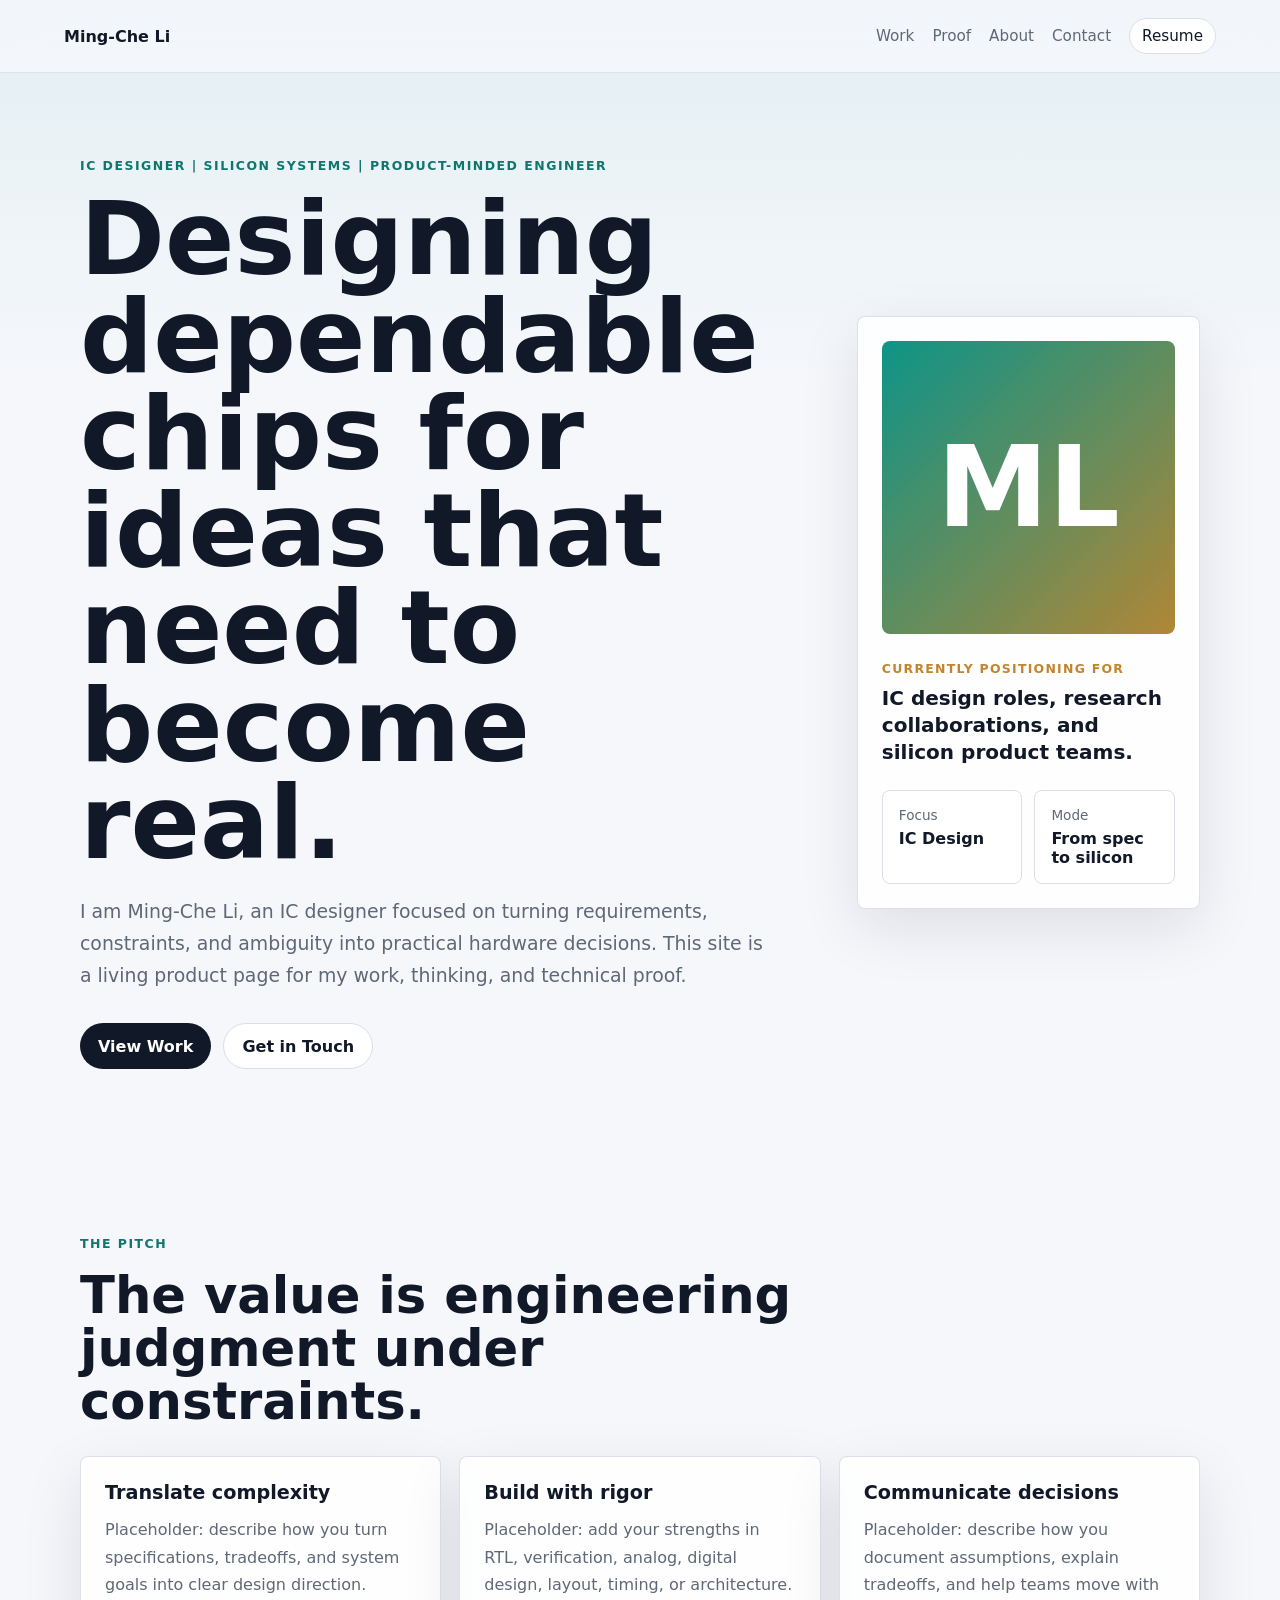
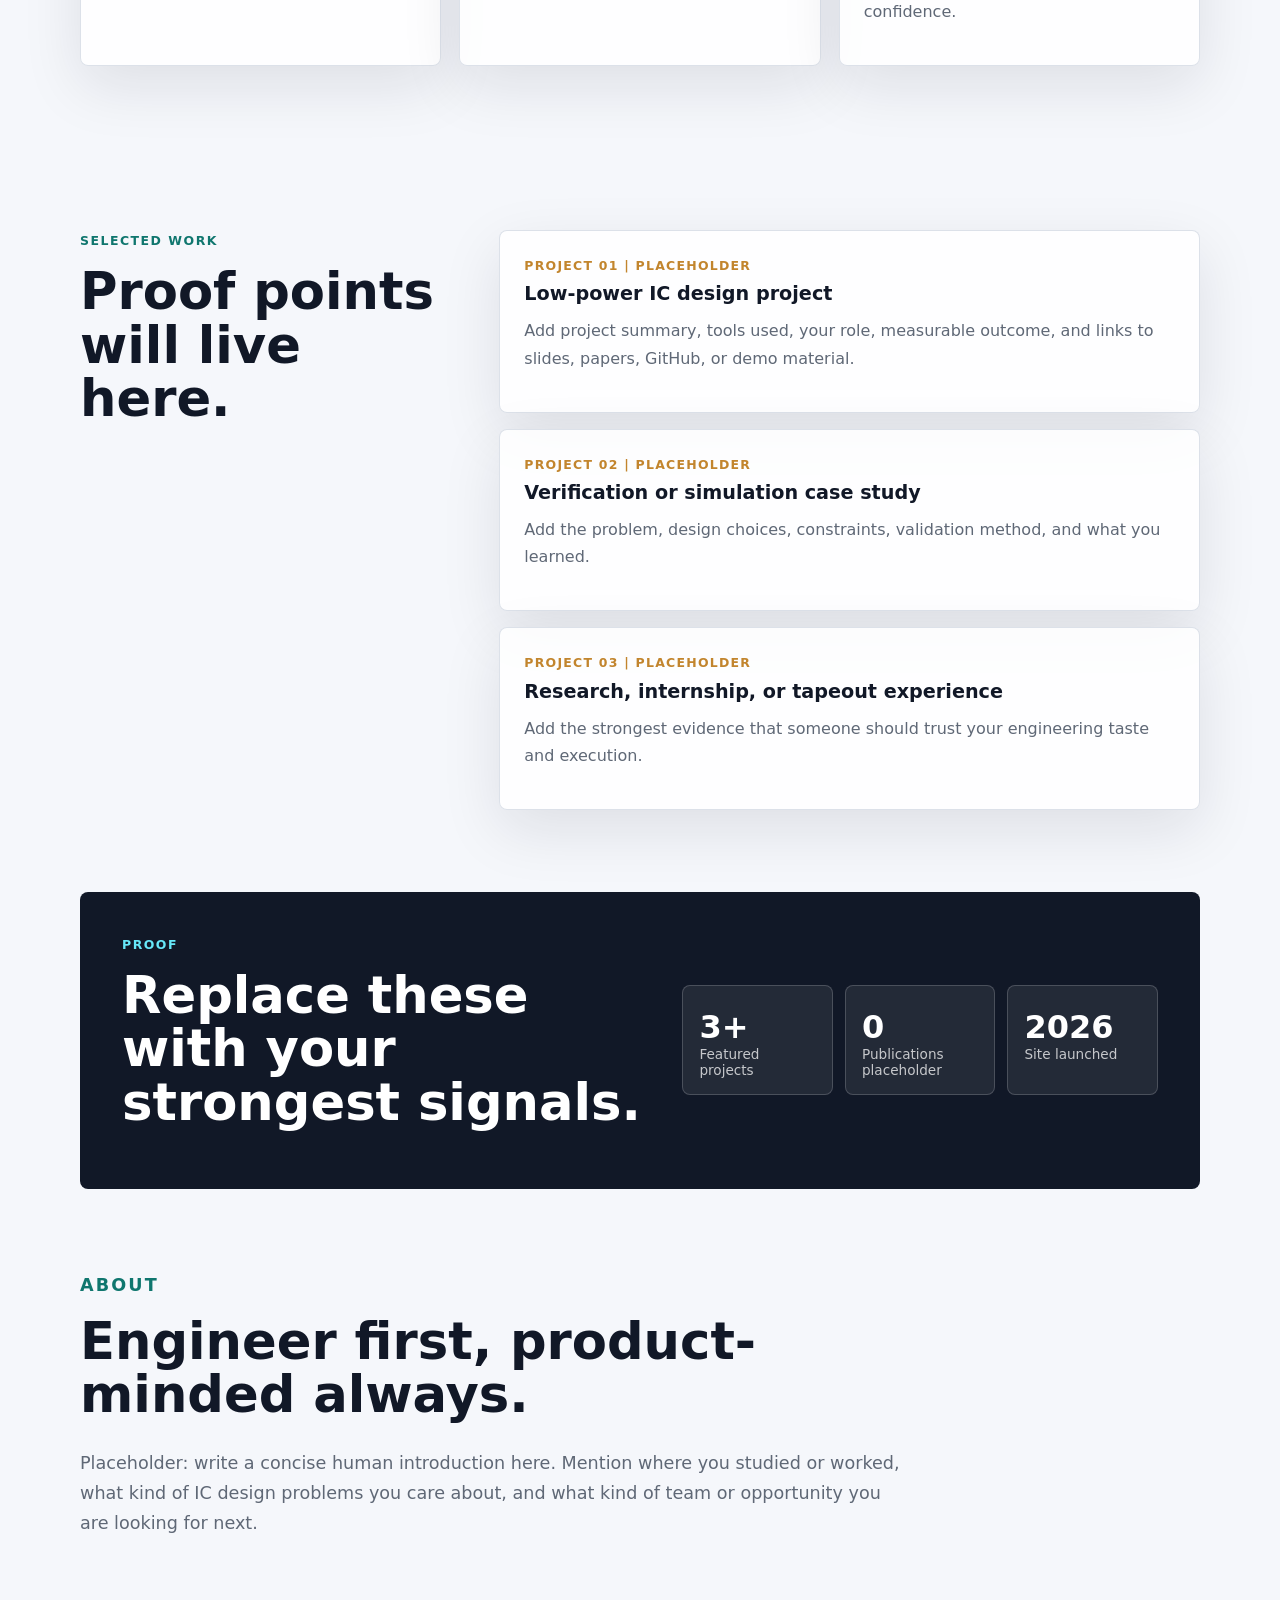
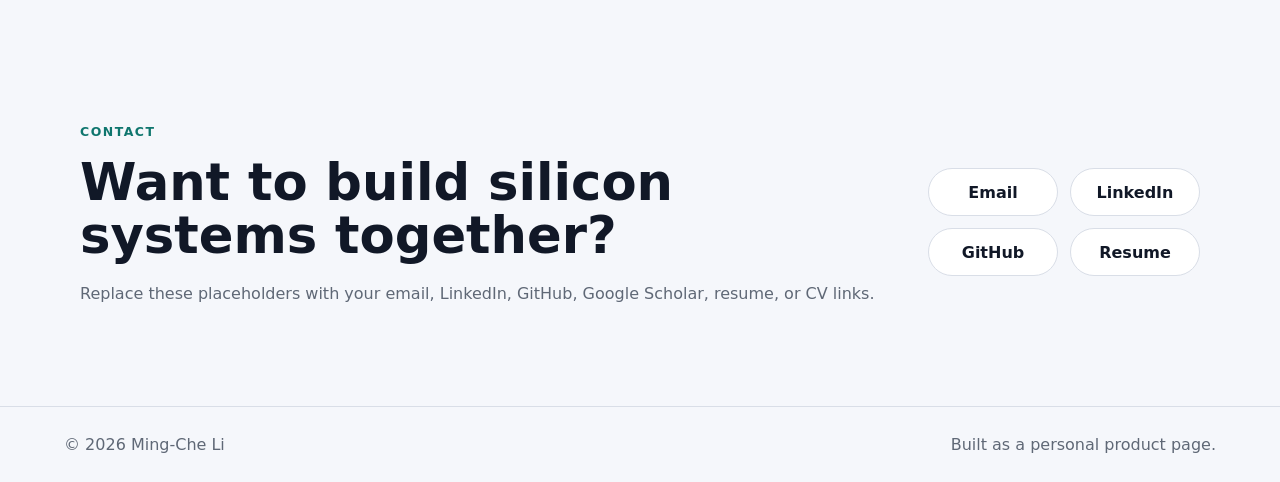
==== index.html @ 2e981904 "Create initial personal website" ====
<!DOCTYPE html>
<html lang="en">
  <head>
    <meta charset="UTF-8" />
    <meta name="viewport" content="width=device-width, initial-scale=1.0" />
    <title>Ming-Che Li | IC Designer</title>
    <meta
      name="description"
      content="Ming-Che Li is an IC designer building reliable, thoughtful silicon systems from concept to implementation."
    />
    <link rel="stylesheet" href="styles.css" />
  </head>
  <body>
    <header class="site-header">
      <a class="brand" href="#top" aria-label="Ming-Che Li home">Ming-Che Li</a>
      <nav class="nav" aria-label="Primary navigation">
        <a href="#work">Work</a>
        <a href="#proof">Proof</a>
        <a href="#about">About</a>
        <a href="#contact">Contact</a>
        <a class="nav-pill" href="#" aria-label="Resume placeholder">Resume</a>
      </nav>
    </header>

    <main id="top">
      <section class="hero section-shell">
        <div class="hero-copy">
          <p class="eyebrow">IC Designer | Silicon Systems | Product-Minded Engineer</p>
          <h1>Designing dependable chips for ideas that need to become real.</h1>
          <p class="hero-text">
            I am Ming-Che Li, an IC designer focused on turning requirements,
            constraints, and ambiguity into practical hardware decisions. This
            site is a living product page for my work, thinking, and technical
            proof.
          </p>
          <div class="hero-actions">
            <a class="button primary" href="#work">View Work</a>
            <a class="button secondary" href="#contact">Get in Touch</a>
          </div>
        </div>

        <aside class="profile-panel" aria-label="Profile summary">
          <div class="portrait-placeholder">ML</div>
          <div>
            <p class="panel-label">Currently positioning for</p>
            <p class="panel-title">IC design roles, research collaborations, and silicon product teams.</p>
          </div>
          <div class="signal-grid">
            <div>
              <span>Focus</span>
              <strong>IC Design</strong>
            </div>
            <div>
              <span>Mode</span>
              <strong>From spec to silicon</strong>
            </div>
          </div>
        </aside>
      </section>

      <section class="section-shell">
        <div class="section-heading">
          <p class="eyebrow">The Pitch</p>
          <h2>The value is engineering judgment under constraints.</h2>
        </div>
        <div class="pitch-grid">
          <article>
            <h3>Translate complexity</h3>
            <p>
              Placeholder: describe how you turn specifications, tradeoffs,
              and system goals into clear design direction.
            </p>
          </article>
          <article>
            <h3>Build with rigor</h3>
            <p>
              Placeholder: add your strengths in RTL, verification, analog,
              digital design, layout, timing, or architecture.
            </p>
          </article>
          <article>
            <h3>Communicate decisions</h3>
            <p>
              Placeholder: describe how you document assumptions, explain
              tradeoffs, and help teams move with confidence.
            </p>
          </article>
        </div>
      </section>

      <section class="section-shell split-section" id="work">
        <div class="section-heading">
          <p class="eyebrow">Selected Work</p>
          <h2>Proof points will live here.</h2>
        </div>
        <div class="work-list">
          <article class="work-item">
            <p class="item-meta">Project 01 | Placeholder</p>
            <h3>Low-power IC design project</h3>
            <p>
              Add project summary, tools used, your role, measurable outcome,
              and links to slides, papers, GitHub, or demo material.
            </p>
          </article>
          <article class="work-item">
            <p class="item-meta">Project 02 | Placeholder</p>
            <h3>Verification or simulation case study</h3>
            <p>
              Add the problem, design choices, constraints, validation method,
              and what you learned.
            </p>
          </article>
          <article class="work-item">
            <p class="item-meta">Project 03 | Placeholder</p>
            <h3>Research, internship, or tapeout experience</h3>
            <p>
              Add the strongest evidence that someone should trust your
              engineering taste and execution.
            </p>
          </article>
        </div>
      </section>

      <section class="section-shell proof-band" id="proof">
        <div>
          <p class="eyebrow">Proof</p>
          <h2>Replace these with your strongest signals.</h2>
        </div>
        <div class="proof-metrics">
          <div>
            <strong>3+</strong>
            <span>Featured projects</span>
          </div>
          <div>
            <strong>0</strong>
            <span>Publications placeholder</span>
          </div>
          <div>
            <strong>2026</strong>
            <span>Site launched</span>
          </div>
        </div>
      </section>

      <section class="section-shell about-section" id="about">
        <div class="section-heading">
          <p class="eyebrow">About</p>
          <h2>Engineer first, product-minded always.</h2>
        </div>
        <p>
          Placeholder: write a concise human introduction here. Mention where
          you studied or worked, what kind of IC design problems you care about,
          and what kind of team or opportunity you are looking for next.
        </p>
      </section>

      <section class="section-shell contact-section" id="contact">
        <div>
          <p class="eyebrow">Contact</p>
          <h2>Want to build silicon systems together?</h2>
          <p>
            Replace these placeholders with your email, LinkedIn, GitHub,
            Google Scholar, resume, or CV links.
          </p>
        </div>
        <div class="contact-links">
          <a href="mailto:your.email@example.com">Email</a>
          <a href="#">LinkedIn</a>
          <a href="#">GitHub</a>
          <a href="#">Resume</a>
        </div>
      </section>
    </main>

    <footer class="footer">
      <span>© 2026 Ming-Che Li</span>
      <span>Built as a personal product page.</span>
    </footer>
  </body>
</html>
---- styles.css ----
:root {
  color-scheme: light;
  --ink: #111827;
  --muted: #5f6876;
  --line: #d9dee7;
  --panel: #ffffff;
  --wash: #f5f7fb;
  --accent: #0d9488;
  --accent-dark: #0f766e;
  --gold: #c2852d;
  --radius: 8px;
  --shadow: 0 20px 60px rgba(17, 24, 39, 0.1);
}

* {
  box-sizing: border-box;
}

html {
  scroll-behavior: smooth;
}

body {
  margin: 0;
  font-family: Inter, ui-sans-serif, system-ui, -apple-system, BlinkMacSystemFont,
    "Segoe UI", sans-serif;
  color: var(--ink);
  background:
    linear-gradient(180deg, rgba(13, 148, 136, 0.08), transparent 380px),
    var(--wash);
}

a {
  color: inherit;
  text-decoration: none;
}

.site-header {
  position: sticky;
  top: 0;
  z-index: 10;
  display: flex;
  align-items: center;
  justify-content: space-between;
  gap: 24px;
  padding: 18px clamp(18px, 5vw, 64px);
  background: rgba(245, 247, 251, 0.86);
  border-bottom: 1px solid rgba(217, 222, 231, 0.8);
  backdrop-filter: blur(18px);
}

.brand {
  font-weight: 800;
  letter-spacing: 0;
}

.nav {
  display: flex;
  align-items: center;
  gap: 18px;
  color: var(--muted);
  font-size: 0.95rem;
}

.nav a:hover {
  color: var(--ink);
}

.nav-pill {
  padding: 8px 12px;
  color: var(--ink);
  border: 1px solid var(--line);
  border-radius: 999px;
  background: #fff;
}

.section-shell {
  width: min(1120px, calc(100% - 36px));
  margin: 0 auto;
  padding: 82px 0;
}

.hero {
  display: grid;
  grid-template-columns: minmax(0, 1.35fr) minmax(280px, 0.65fr);
  gap: clamp(28px, 5vw, 64px);
  align-items: center;
  min-height: calc(100vh - 74px);
}

.eyebrow {
  margin: 0 0 14px;
  color: var(--accent-dark);
  font-size: 0.78rem;
  font-weight: 800;
  letter-spacing: 0.12em;
  text-transform: uppercase;
}

h1,
h2,
h3,
p {
  margin-top: 0;
}

h1 {
  max-width: 820px;
  margin-bottom: 24px;
  font-size: clamp(3.2rem, 8vw, 6.5rem);
  line-height: 0.95;
  letter-spacing: 0;
}

h2 {
  max-width: 760px;
  margin-bottom: 18px;
  font-size: clamp(2rem, 4vw, 3.5rem);
  line-height: 1.04;
  letter-spacing: 0;
}

h3 {
  margin-bottom: 12px;
  font-size: 1.2rem;
}

p {
  color: var(--muted);
  line-height: 1.7;
}

.hero-text {
  max-width: 700px;
  font-size: 1.18rem;
}

.hero-actions {
  display: flex;
  flex-wrap: wrap;
  gap: 12px;
  margin-top: 32px;
}

.button {
  display: inline-flex;
  align-items: center;
  justify-content: center;
  min-height: 46px;
  padding: 0 18px;
  border-radius: 999px;
  font-weight: 800;
}

.button.primary {
  color: #fff;
  background: var(--ink);
}

.button.secondary {
  color: var(--ink);
  background: #fff;
  border: 1px solid var(--line);
}

.profile-panel,
.work-item,
.pitch-grid article {
  background: rgba(255, 255, 255, 0.84);
  border: 1px solid rgba(217, 222, 231, 0.9);
  border-radius: var(--radius);
  box-shadow: var(--shadow);
}

.profile-panel {
  display: grid;
  gap: 24px;
  padding: 24px;
}

.portrait-placeholder {
  display: grid;
  place-items: center;
  aspect-ratio: 1;
  color: #fff;
  background:
    linear-gradient(135deg, rgba(13, 148, 136, 0.95), rgba(194, 133, 45, 0.9)),
    #0d9488;
  border-radius: var(--radius);
  font-size: clamp(4rem, 10vw, 7rem);
  font-weight: 900;
}

.panel-label,
.item-meta {
  margin-bottom: 6px;
  color: var(--gold);
  font-size: 0.78rem;
  font-weight: 900;
  letter-spacing: 0.1em;
  text-transform: uppercase;
}

.panel-title {
  margin-bottom: 0;
  color: var(--ink);
  font-size: 1.25rem;
  font-weight: 800;
  line-height: 1.35;
}

.signal-grid,
.proof-metrics {
  display: grid;
  grid-template-columns: repeat(2, minmax(0, 1fr));
  gap: 12px;
}

.signal-grid div,
.proof-metrics div {
  padding: 16px;
  border: 1px solid var(--line);
  border-radius: var(--radius);
  background: #fff;
}

.signal-grid span,
.proof-metrics span {
  display: block;
  color: var(--muted);
  font-size: 0.85rem;
}

.signal-grid strong,
.proof-metrics strong {
  display: block;
  margin-top: 6px;
}

.section-heading {
  margin-bottom: 28px;
}

.pitch-grid {
  display: grid;
  grid-template-columns: repeat(3, minmax(0, 1fr));
  gap: 18px;
}

.pitch-grid article,
.work-item {
  padding: 24px;
}

.split-section {
  display: grid;
  grid-template-columns: minmax(220px, 0.7fr) minmax(0, 1.3fr);
  gap: 42px;
  align-items: start;
}

.work-list {
  display: grid;
  gap: 16px;
}

.proof-band {
  display: grid;
  grid-template-columns: minmax(0, 1fr) minmax(320px, 0.9fr);
  gap: 32px;
  align-items: center;
  padding: 42px;
  background: var(--ink);
  border-radius: var(--radius);
}

.proof-band h2,
.proof-band p {
  color: #fff;
}

.proof-band .eyebrow {
  color: #67e8f9;
}

.proof-metrics {
  grid-template-columns: repeat(3, minmax(0, 1fr));
}

.proof-metrics div {
  background: rgba(255, 255, 255, 0.08);
  border-color: rgba(255, 255, 255, 0.18);
}

.proof-metrics strong {
  color: #fff;
  font-size: 2rem;
}

.proof-metrics span {
  color: rgba(255, 255, 255, 0.74);
}

.about-section p {
  max-width: 820px;
  font-size: 1.1rem;
}

.contact-section {
  display: grid;
  grid-template-columns: minmax(0, 1fr) auto;
  gap: 32px;
  align-items: center;
}

.contact-links {
  display: grid;
  grid-template-columns: repeat(2, minmax(130px, 1fr));
  gap: 12px;
}

.contact-links a {
  display: grid;
  place-items: center;
  min-height: 48px;
  padding: 0 16px;
  font-weight: 800;
  background: #fff;
  border: 1px solid var(--line);
  border-radius: 999px;
}

.footer {
  display: flex;
  justify-content: space-between;
  gap: 18px;
  padding: 28px clamp(18px, 5vw, 64px);
  color: var(--muted);
  border-top: 1px solid var(--line);
}

@media (max-width: 860px) {
  .site-header,
  .nav,
  .footer {
    align-items: flex-start;
    flex-direction: column;
  }

  .nav {
    width: 100%;
    flex-direction: row;
    flex-wrap: wrap;
  }

  .hero,
  .split-section,
  .proof-band,
  .contact-section {
    grid-template-columns: 1fr;
  }

  .hero {
    min-height: auto;
    padding-top: 56px;
  }

  .pitch-grid {
    grid-template-columns: 1fr;
  }

  .proof-metrics,
  .signal-grid {
    grid-template-columns: 1fr;
  }
}

@media (max-width: 520px) {
  .section-shell {
    width: min(100% - 24px, 1120px);
    padding: 58px 0;
  }

  h1 {
    font-size: 3rem;
  }

  .profile-panel,
  .pitch-grid article,
  .work-item,
  .proof-band {
    padding: 18px;
  }

  .contact-links {
    grid-template-columns: 1fr;
  }
}
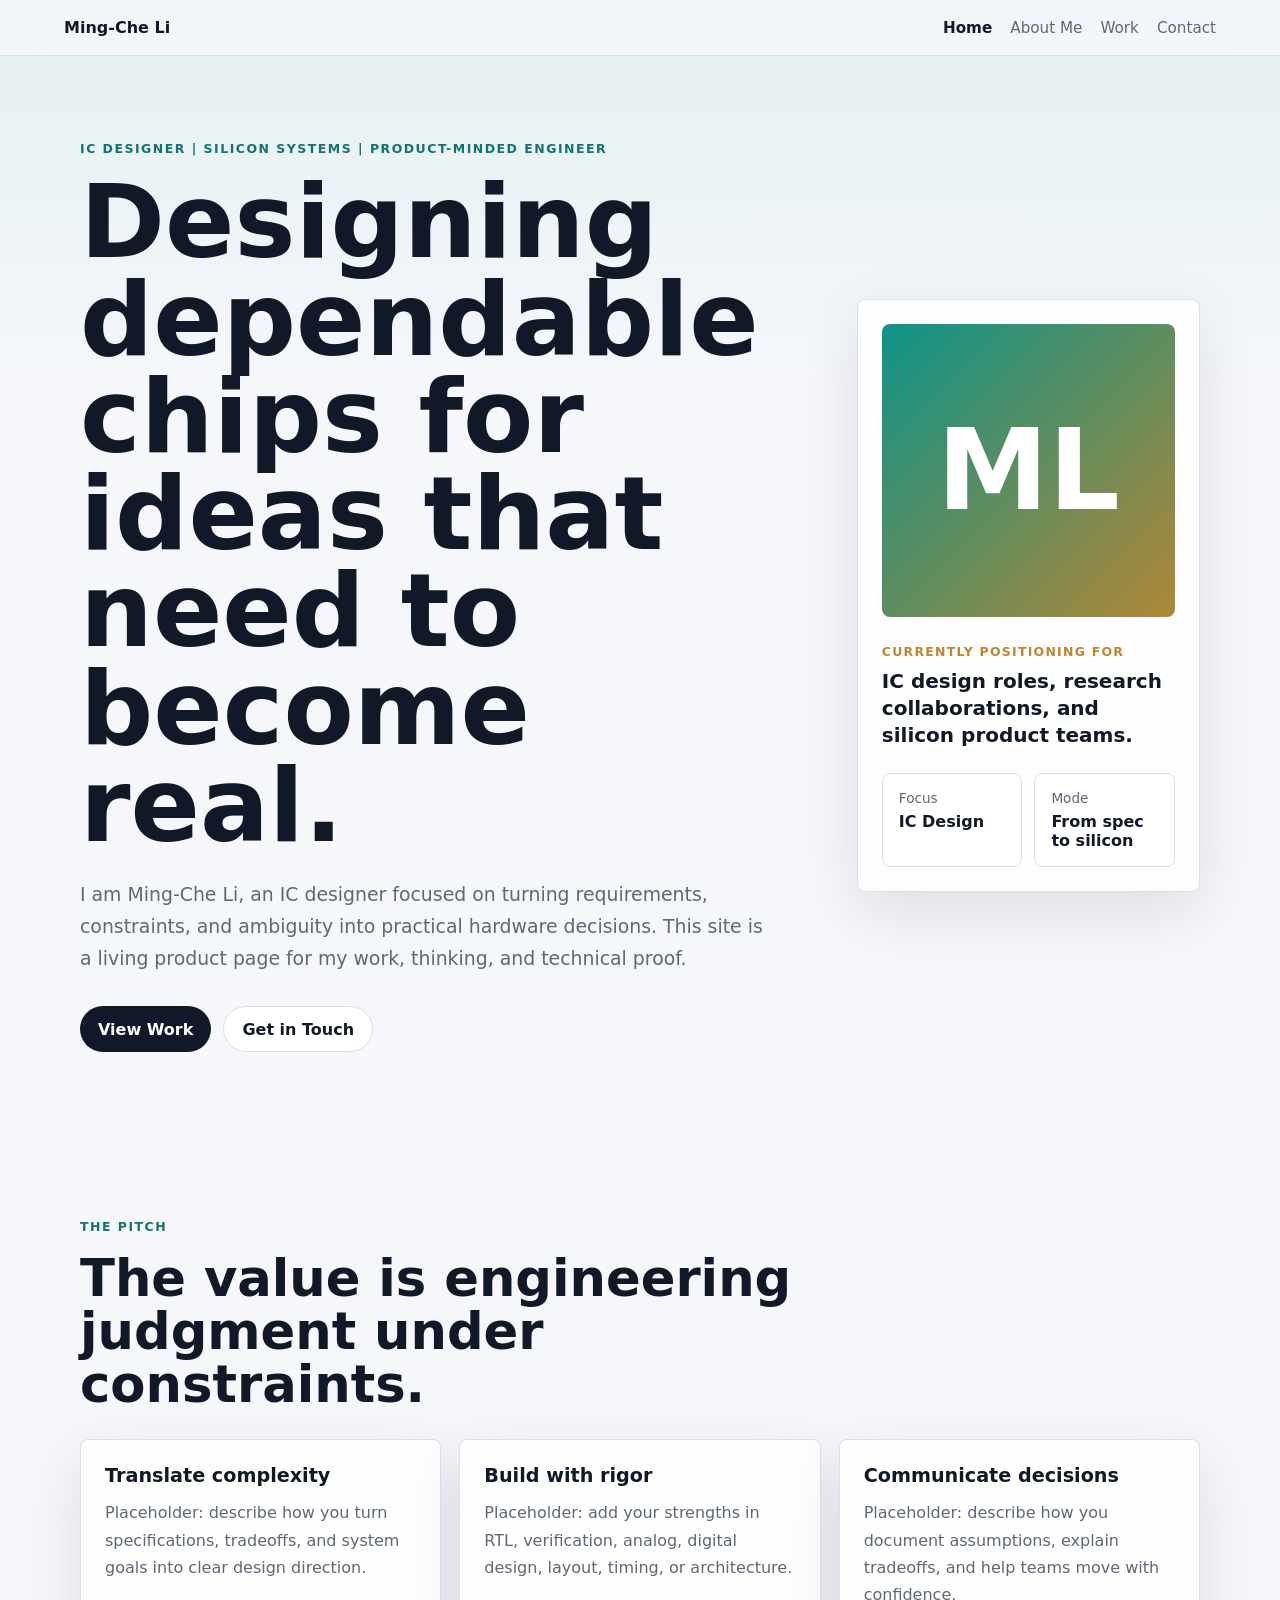
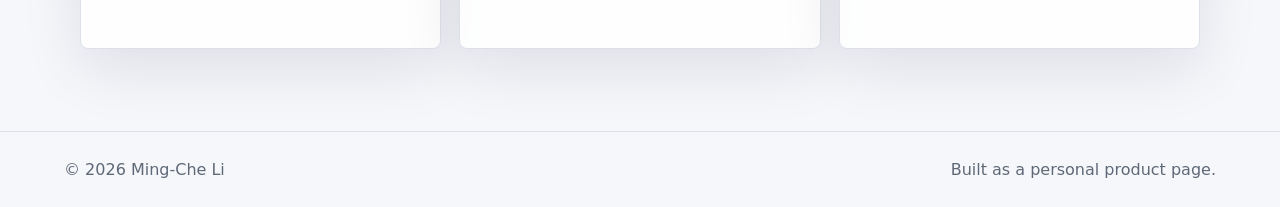
==== commit 7309567f: "Split site into separate pages" ====
--- a/index.html
+++ b/index.html
@@ -1,4 +1,4 @@
-<!DOCTYPE html>
+﻿<!DOCTYPE html>
 <html lang="en">
   <head>
     <meta charset="UTF-8" />
@@ -12,17 +12,16 @@
   </head>
   <body>
     <header class="site-header">
-      <a class="brand" href="#top" aria-label="Ming-Che Li home">Ming-Che Li</a>
+      <a class="brand" href="index.html" aria-label="Ming-Che Li home">Ming-Che Li</a>
       <nav class="nav" aria-label="Primary navigation">
-        <a href="#work">Work</a>
-        <a href="#proof">Proof</a>
-        <a href="#about">About</a>
-        <a href="#contact">Contact</a>
-        <a class="nav-pill" href="#" aria-label="Resume placeholder">Resume</a>
+        <a class="active" href="index.html">Home</a>
+        <a href="about.html">About Me</a>
+        <a href="work.html">Work</a>
+        <a href="contact.html">Contact</a>
       </nav>
     </header>
 
-    <main id="top">
+    <main>
       <section class="hero section-shell">
         <div class="hero-copy">
           <p class="eyebrow">IC Designer | Silicon Systems | Product-Minded Engineer</p>
@@ -34,8 +33,8 @@
             proof.
           </p>
           <div class="hero-actions">
-            <a class="button primary" href="#work">View Work</a>
-            <a class="button secondary" href="#contact">Get in Touch</a>
+            <a class="button primary" href="work.html">View Work</a>
+            <a class="button secondary" href="contact.html">Get in Touch</a>
           </div>
         </div>
 
@@ -87,93 +86,10 @@
           </article>
         </div>
       </section>
-
-      <section class="section-shell split-section" id="work">
-        <div class="section-heading">
-          <p class="eyebrow">Selected Work</p>
-          <h2>Proof points will live here.</h2>
-        </div>
-        <div class="work-list">
-          <article class="work-item">
-            <p class="item-meta">Project 01 | Placeholder</p>
-            <h3>Low-power IC design project</h3>
-            <p>
-              Add project summary, tools used, your role, measurable outcome,
-              and links to slides, papers, GitHub, or demo material.
-            </p>
-          </article>
-          <article class="work-item">
-            <p class="item-meta">Project 02 | Placeholder</p>
-            <h3>Verification or simulation case study</h3>
-            <p>
-              Add the problem, design choices, constraints, validation method,
-              and what you learned.
-            </p>
-          </article>
-          <article class="work-item">
-            <p class="item-meta">Project 03 | Placeholder</p>
-            <h3>Research, internship, or tapeout experience</h3>
-            <p>
-              Add the strongest evidence that someone should trust your
-              engineering taste and execution.
-            </p>
-          </article>
-        </div>
-      </section>
-
-      <section class="section-shell proof-band" id="proof">
-        <div>
-          <p class="eyebrow">Proof</p>
-          <h2>Replace these with your strongest signals.</h2>
-        </div>
-        <div class="proof-metrics">
-          <div>
-            <strong>3+</strong>
-            <span>Featured projects</span>
-          </div>
-          <div>
-            <strong>0</strong>
-            <span>Publications placeholder</span>
-          </div>
-          <div>
-            <strong>2026</strong>
-            <span>Site launched</span>
-          </div>
-        </div>
-      </section>
-
-      <section class="section-shell about-section" id="about">
-        <div class="section-heading">
-          <p class="eyebrow">About</p>
-          <h2>Engineer first, product-minded always.</h2>
-        </div>
-        <p>
-          Placeholder: write a concise human introduction here. Mention where
-          you studied or worked, what kind of IC design problems you care about,
-          and what kind of team or opportunity you are looking for next.
-        </p>
-      </section>
-
-      <section class="section-shell contact-section" id="contact">
-        <div>
-          <p class="eyebrow">Contact</p>
-          <h2>Want to build silicon systems together?</h2>
-          <p>
-            Replace these placeholders with your email, LinkedIn, GitHub,
-            Google Scholar, resume, or CV links.
-          </p>
-        </div>
-        <div class="contact-links">
-          <a href="mailto:your.email@example.com">Email</a>
-          <a href="#">LinkedIn</a>
-          <a href="#">GitHub</a>
-          <a href="#">Resume</a>
-        </div>
-      </section>
     </main>
 
     <footer class="footer">
-      <span>© 2026 Ming-Che Li</span>
+      <span>&copy; 2026 Ming-Che Li</span>
       <span>Built as a personal product page.</span>
     </footer>
   </body>
--- a/styles.css
+++ b/styles.css
@@ -396,3 +396,34 @@
     grid-template-columns: 1fr;
   }
 }
+
+.nav a.active {
+  color: var(--ink);
+  font-weight: 800;
+}
+
+.page-hero {
+  padding-top: 112px;
+  padding-bottom: 34px;
+}
+
+.page-hero h1 {
+  max-width: 900px;
+}
+
+.page-grid {
+  display: grid;
+  grid-template-columns: repeat(2, minmax(0, 1fr));
+  gap: 18px;
+  padding-top: 34px;
+}
+
+.compact-top {
+  padding-top: 34px;
+}
+
+@media (max-width: 860px) {
+  .page-grid {
+    grid-template-columns: 1fr;
+  }
+}
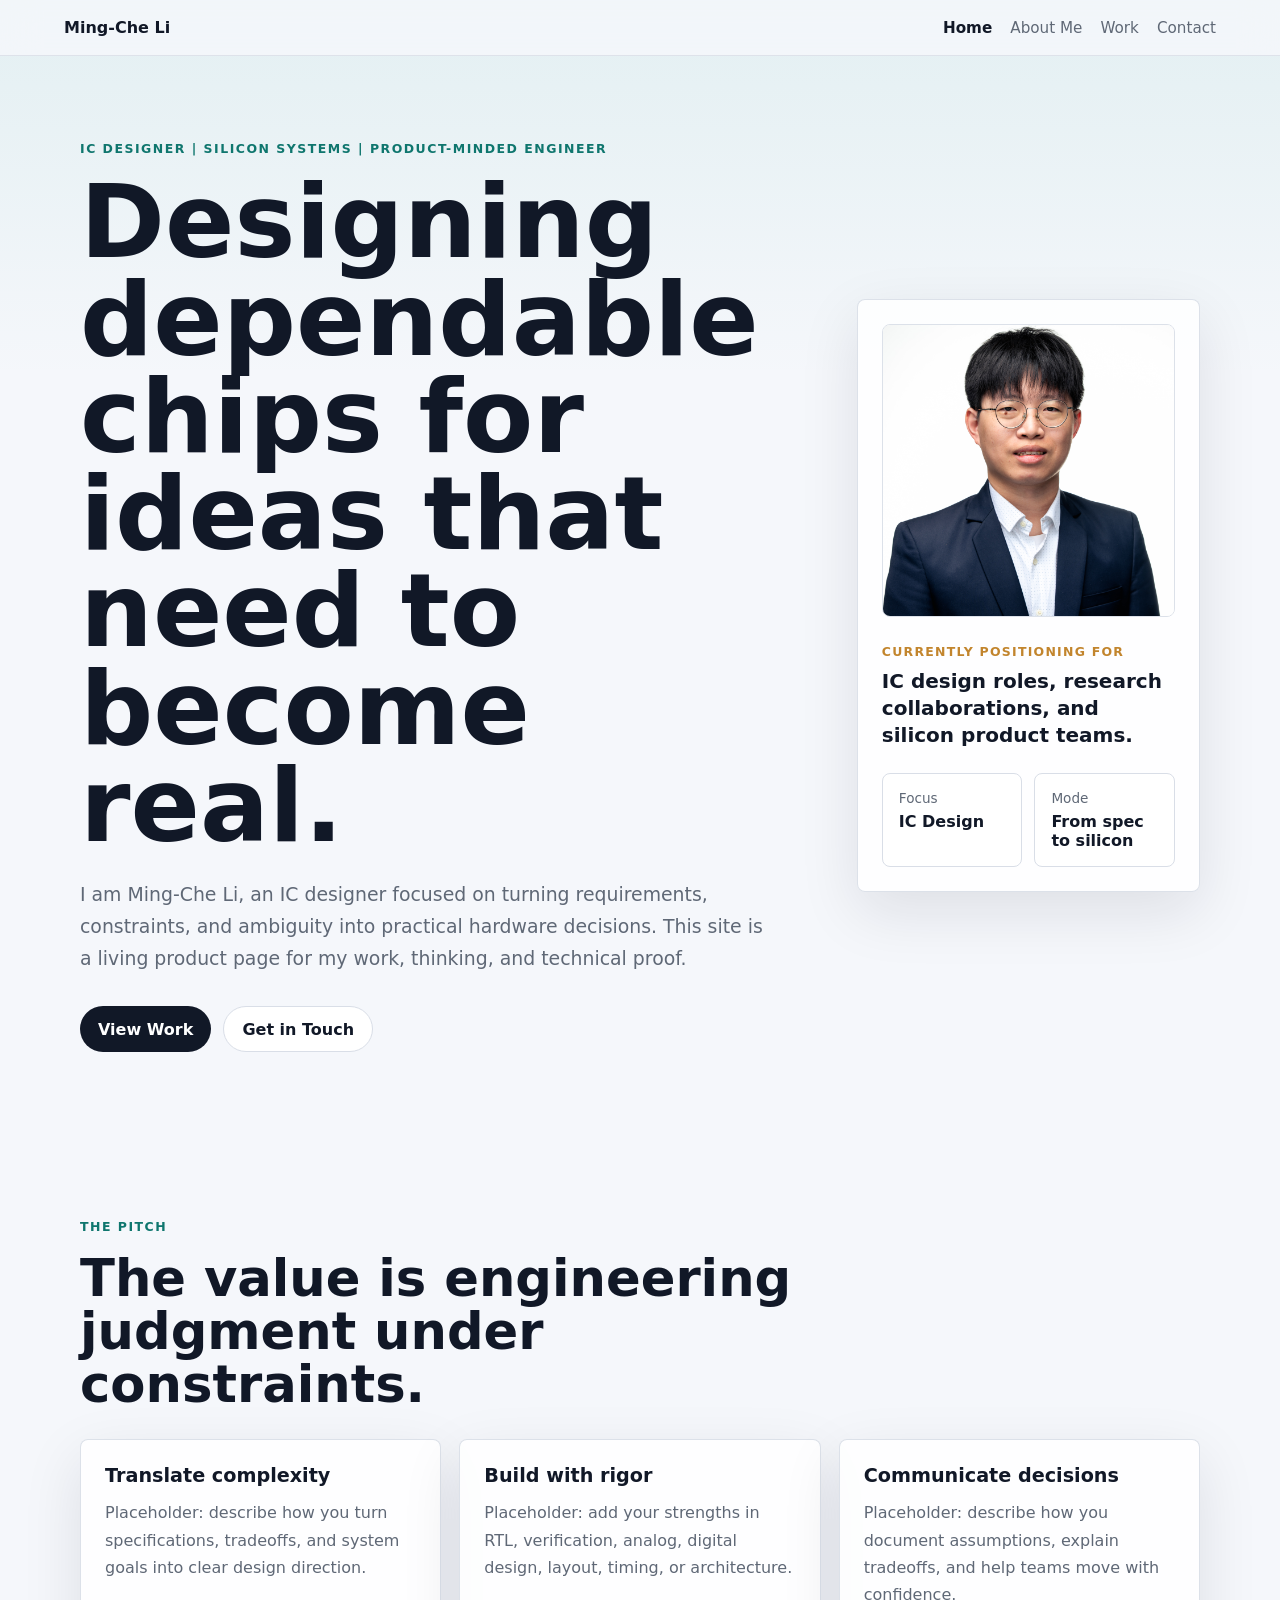
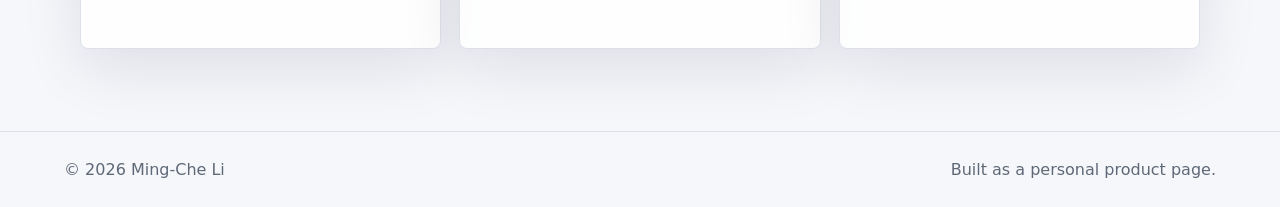
==== commit 94b264b7: "Add profile photo to homepage" ====
--- a/index.html
+++ b/index.html
@@ -1,4 +1,4 @@
-﻿<!DOCTYPE html>
+<!DOCTYPE html>
 <html lang="en">
   <head>
     <meta charset="UTF-8" />
@@ -39,7 +39,7 @@
         </div>
 
         <aside class="profile-panel" aria-label="Profile summary">
-          <div class="portrait-placeholder">ML</div>
+          <img class="portrait-photo" src="assets/ming-che-li-profile.jpg" alt="Portrait of Ming-Che Li" />
           <div>
             <p class="panel-label">Currently positioning for</p>
             <p class="panel-title">IC design roles, research collaborations, and silicon product teams.</p>
@@ -94,3 +94,4 @@
     </footer>
   </body>
 </html>
+
--- a/styles.css
+++ b/styles.css
@@ -178,17 +178,29 @@
   padding: 24px;
 }
 
+.portrait-placeholder,
+.portrait-photo {
+  aspect-ratio: 1;
+  border-radius: var(--radius);
+}
+
 .portrait-placeholder {
   display: grid;
   place-items: center;
-  aspect-ratio: 1;
   color: #fff;
   background:
     linear-gradient(135deg, rgba(13, 148, 136, 0.95), rgba(194, 133, 45, 0.9)),
     #0d9488;
-  border-radius: var(--radius);
   font-size: clamp(4rem, 10vw, 7rem);
   font-weight: 900;
+}
+
+.portrait-photo {
+  display: block;
+  width: 100%;
+  object-fit: cover;
+  object-position: center 28%;
+  border: 1px solid rgba(217, 222, 231, 0.9);
 }
 
 .panel-label,
@@ -319,17 +331,6 @@
   gap: 12px;
 }
 
-.contact-links a {
-  display: grid;
-  place-items: center;
-  min-height: 48px;
-  padding: 0 16px;
-  font-weight: 800;
-  background: #fff;
-  border: 1px solid var(--line);
-  border-radius: 999px;
-}
-
 .footer {
   display: flex;
   justify-content: space-between;
@@ -427,3 +428,53 @@
     grid-template-columns: 1fr;
   }
 }
+.contact-list {
+  width: min(560px, 100%);
+  display: grid;
+  grid-template-columns: 1fr;
+  gap: 10px;
+}
+
+.contact-list a {
+  display: grid;
+  grid-template-columns: 24px minmax(0, 1fr);
+  gap: 10px;
+  align-items: center;
+  padding: 10px 0;
+  color: var(--ink);
+  background: transparent;
+  border: 0;
+  border-bottom: 1px solid var(--line);
+  border-radius: 0;
+}
+
+.contact-icon {
+  display: inline-grid;
+  place-items: center;
+  width: 18px;
+  height: 18px;
+  color: #fff;
+  background: var(--accent-dark);
+  border-radius: 4px;
+  font-size: 0.62rem;
+  font-weight: 900;
+  line-height: 1;
+}
+
+.contact-copy {
+  display: grid;
+  gap: 2px;
+  min-width: 0;
+}
+
+.contact-copy strong {
+  font-size: 0.9rem;
+  line-height: 1.2;
+}
+
+.contact-copy span {
+  color: var(--muted);
+  font-size: 0.9rem;
+  font-weight: 500;
+  overflow-wrap: anywhere;
+}
